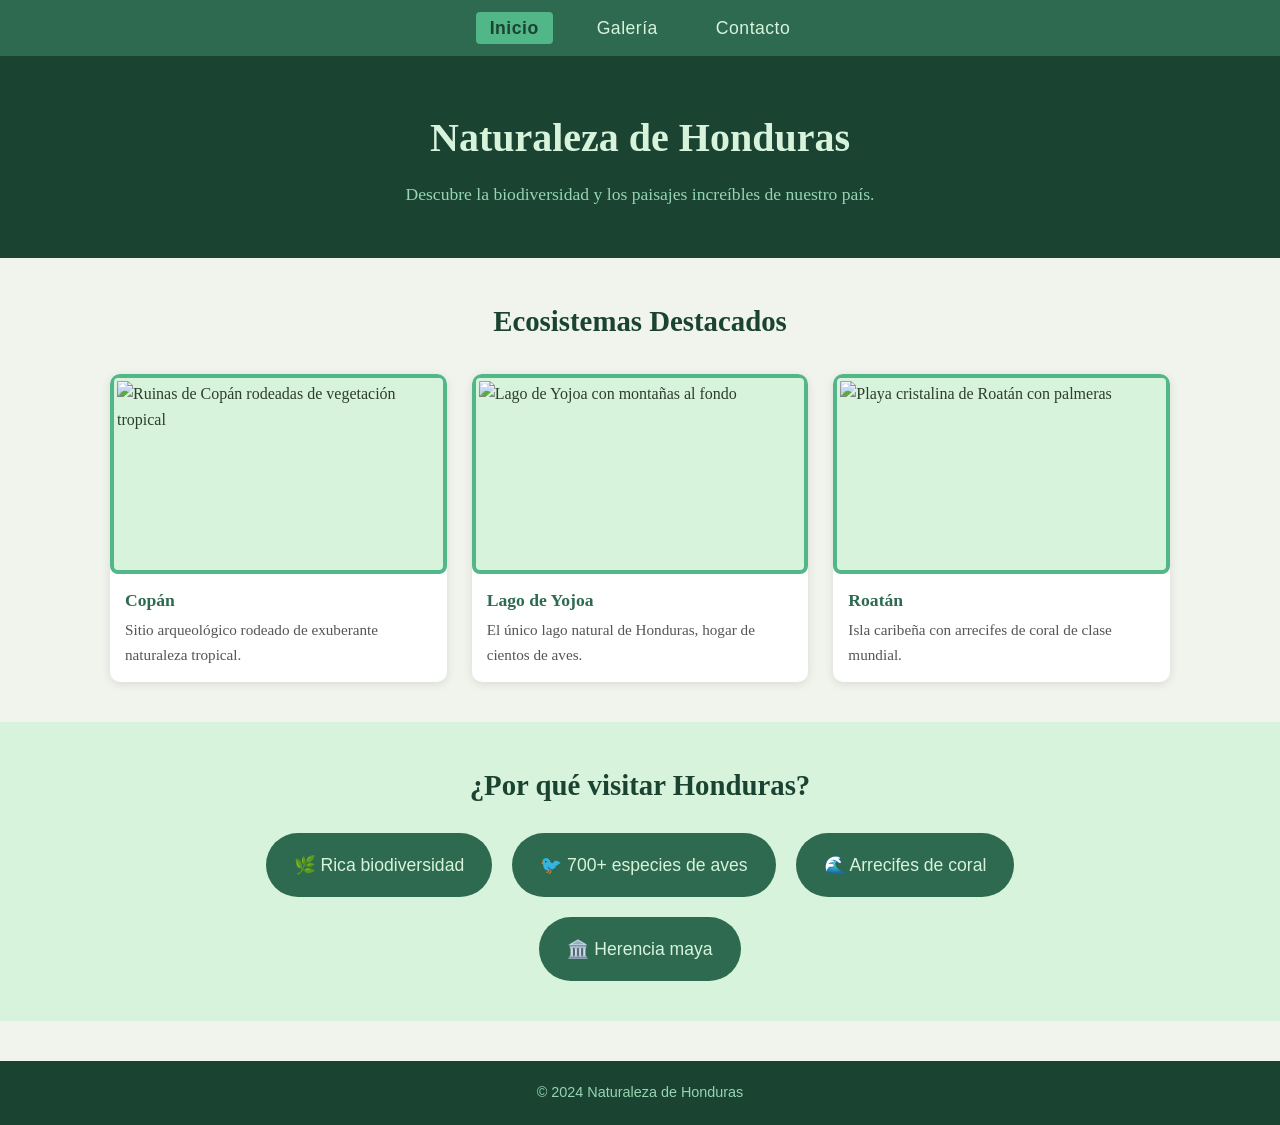
==== index.html @ d072dfd3 "Rename index (1).html to index.html" ====
<!DOCTYPE html>
<html lang="es">
<head>
  <meta charset="UTF-8" />
  <meta name="viewport" content="width=device-width, initial-scale=1.0" />
  <title>Naturaleza de Honduras</title>
  <link rel="stylesheet" href="estilos.css" />
</head>
<body>

  <!-- Enlace Saltar al Contenido Principal -->
  <a class="saltar" href="#main">Saltar al contenido principal</a>

  <!-- Navegación -->
  <nav aria-label="Navegación principal">
    <ul>
      <li><a href="index.html" class="activo">Inicio</a></li>
      <li><a href="galeria.html">Galería</a></li>
      <li><a href="contacto.html">Contacto</a></li>
    </ul>
  </nav>

  <!-- Contenido Principal -->
  <main id="main">
    <header class="hero">
      <h1>Naturaleza de Honduras</h1>
      <p>Descubre la biodiversidad y los paisajes increíbles de nuestro país.</p>
    </header>

    <!-- Sección Grid -->
    <section class="seccion-grid">
      <h2>Ecosistemas Destacados</h2>
      <div class="grid-contenedor">

        <article class="tarjeta">
          <img
            src="https://upload.wikimedia.org/wikipedia/commons/thumb/5/5c/Copan_Ruins_03.jpg/640px-Copan_Ruins_03.jpg"
            alt="Ruinas de Copán rodeadas de vegetación tropical"
          />
          <h3>Copán</h3>
          <p>Sitio arqueológico rodeado de exuberante naturaleza tropical.</p>
        </article>

        <article class="tarjeta">
          <img
            src="https://upload.wikimedia.org/wikipedia/commons/thumb/8/84/Lago_de_Yojoa.jpg/640px-Lago_de_Yojoa.jpg"
            alt="Lago de Yojoa con montañas al fondo"
          />
          <h3>Lago de Yojoa</h3>
          <p>El único lago natural de Honduras, hogar de cientos de aves.</p>
        </article>

        <article class="tarjeta">
          <img
            src="https://upload.wikimedia.org/wikipedia/commons/thumb/1/1e/Roatan_Honduras.jpg/640px-Roatan_Honduras.jpg"
            alt="Playa cristalina de Roatán con palmeras"
          />
          <h3>Roatán</h3>
          <p>Isla caribeña con arrecifes de coral de clase mundial.</p>
        </article>

      </div>
    </section>

    <!-- Sección Flex -->
    <section class="seccion-flex">
      <h2>¿Por qué visitar Honduras?</h2>
      <div class="flex-contenedor">
        <div class="flex-item">🌿 Rica biodiversidad</div>
        <div class="flex-item">🐦 700+ especies de aves</div>
        <div class="flex-item">🌊 Arrecifes de coral</div>
        <div class="flex-item">🏛️ Herencia maya</div>
      </div>
    </section>

  </main>

  <footer>
    <p>&copy; 2024 Naturaleza de Honduras</p>
  </footer>

</body>
</html>
---- estilos.css ----
/* ============================================
   ESTILOS GENERALES - Naturaleza de Honduras
   ============================================ */

/* Fuentes y reset básico */
* {
  box-sizing: border-box;
  margin: 0;
  padding: 0;
}

body {
  font-family: Georgia, 'Times New Roman', serif;
  background-color: #f0f4ec;
  color: #2c3e2d;
  line-height: 1.6;
}

/* ============================================
   1. ENLACE "SALTAR AL CONTENIDO PRINCIPAL"
      Visible solo al enfocar (focus)
   ============================================ */
.saltar {
  position: absolute;
  top: -100px;          /* Oculto fuera de pantalla */
  left: 0;
  background-color: #2d6a4f;
  color: #ffffff;
  padding: 10px 20px;
  font-size: 1rem;
  text-decoration: none;
  z-index: 9999;
  border-radius: 0 0 8px 0;
  transition: top 0.3s ease;
}

.saltar:focus {
  top: 0;               /* Aparece al enfocar con teclado */
}

/* ============================================
   2. NAVEGACIÓN - Estilo atractivo con 3+ props
   ============================================ */
nav {
  background-color: #2d6a4f;       /* Propiedad 1: color de fondo */
  display: flex;                    /* Propiedad 2: flex para centrar */
  justify-content: center;
  padding: 14px 0;                  /* Propiedad 3: espaciado interno */
  box-shadow: 0 4px 8px rgba(0, 0, 0, 0.2);
}

nav ul {
  list-style: none;
  display: flex;
  gap: 30px;
}

nav a {
  color: #d8f3dc;
  text-decoration: none;
  font-size: 1.1rem;
  font-family: Arial, Helvetica, sans-serif;
  padding: 6px 14px;
  border-radius: 4px;
  letter-spacing: 0.5px;
  transition: background-color 0.3s ease, color 0.3s ease;
}

/* 8. PSEUDO-CLASE HOVER - Efecto interesante en navegación */
nav a:hover {
  background-color: #95d5b2;
  color: #1b4332;
  transform: scale(1.05);
}

/* Página activa */
nav a.activo {
  background-color: #52b788;
  color: #1b4332;
  font-weight: bold;
}

/* ============================================
   HERO / ENCABEZADO DE PÁGINA
   ============================================ */
.hero {
  background-color: #1b4332;
  color: #d8f3dc;
  text-align: center;
  padding: 50px 20px;
}

.hero h1 {
  font-size: 2.5rem;
  margin-bottom: 10px;
}

.hero p {
  font-size: 1.1rem;
  max-width: 600px;
  margin: 0 auto;
  color: #95d5b2;
}

.hero-galeria {
  background-color: #1a3a2a;
}

.hero-contacto {
  background-color: #0d2b1e;
}

/* ============================================
   3. GRID - Sección de tarjetas en index.html
   ============================================ */
.seccion-grid {
  padding: 40px 20px;
  max-width: 1100px;
  margin: 0 auto;
}

.seccion-grid h2 {
  text-align: center;
  font-size: 1.8rem;
  margin-bottom: 30px;
  color: #1b4332;
}

.grid-contenedor {
  display: grid;
  grid-template-columns: repeat(3, 1fr);  /* Al menos 2 columnas */
  gap: 25px;
}

/* Tarjetas del grid */
.tarjeta {
  background-color: #ffffff;
  border-radius: 10px;
  overflow: hidden;
  box-shadow: 0 2px 10px rgba(0, 0, 0, 0.1);
  transition: transform 0.3s ease, box-shadow 0.3s ease;
}

/* 8. HOVER en tarjetas - levitación */
.tarjeta:hover {
  transform: translateY(-6px);
  box-shadow: 0 8px 20px rgba(0, 0, 0, 0.2);
}

.tarjeta h3 {
  padding: 12px 15px 4px;
  color: #2d6a4f;
  font-size: 1.1rem;
}

.tarjeta p {
  padding: 0 15px 15px;
  font-size: 0.95rem;
  color: #555;
}

/* ============================================
   5. IMÁGENES - Modelo de Caja (box model)
      border, padding, border-radius
   ============================================ */
img {
  display: block;
  width: 100%;
  height: 200px;
  object-fit: cover;
  border: 4px solid #52b788;       /* border */
  padding: 3px;                    /* padding */
  border-radius: 8px;              /* border-radius */
  background-color: #d8f3dc;
}

/* ============================================
   4. FLEX - Sección de razones en index.html
   ============================================ */
.seccion-flex {
  background-color: #d8f3dc;
  padding: 40px 20px;
  text-align: center;
}

.seccion-flex h2 {
  font-size: 1.8rem;
  color: #1b4332;
  margin-bottom: 25px;
}

.flex-contenedor {
  display: flex;                     /* propiedad flex */
  justify-content: center;
  flex-wrap: wrap;
  gap: 20px;
  max-width: 900px;
  margin: 0 auto;
}

.flex-item {
  background-color: #2d6a4f;
  color: #d8f3dc;
  padding: 18px 28px;
  border-radius: 50px;
  font-size: 1.1rem;
  font-family: Arial, sans-serif;
  transition: background-color 0.3s ease, transform 0.2s ease;
}

.flex-item:hover {
  background-color: #1b4332;
  transform: scale(1.08);
}

/* ============================================
   GALERÍA - Grid con 6 fotos y nth-child
   ============================================ */
.galeria-seccion {
  padding: 40px 20px;
  max-width: 1100px;
  margin: 0 auto;
}

.galeria-seccion h2 {
  text-align: center;
  font-size: 1.8rem;
  color: #1b4332;
  margin-bottom: 30px;
}

.galeria-grid {
  display: grid;
  grid-template-columns: repeat(3, 1fr);   /* Grid con 3 columnas */
  gap: 20px;
}

/* Figure / Foto */
.foto {
  background-color: #ffffff;
  border-radius: 10px;
  overflow: hidden;
  box-shadow: 0 2px 8px rgba(0, 0, 0, 0.12);
  transition: transform 0.3s ease;
}

.foto:hover {
  transform: scale(1.03);
}

.foto img {
  height: 210px;
  border-radius: 8px 8px 0 0;
  border: 3px solid #52b788;
  padding: 2px;
}

.foto figcaption {
  padding: 8px 12px 12px;
  font-size: 0.9rem;
  color: #555;
  text-align: center;
  font-family: Arial, sans-serif;
}

/* 9. NTH-CHILD - Cada foto recibe un border-radius diferente */
.foto:nth-child(1) img { border-radius: 16px 4px 16px 4px; }
.foto:nth-child(2) img { border-radius: 4px 16px 4px 16px; }
.foto:nth-child(3) img { border-radius: 50% 0 50% 0; }
.foto:nth-child(4) img { border-radius: 0 50% 0 50%; }
.foto:nth-child(5) img { border-radius: 20px; }
.foto:nth-child(6) img { border-radius: 0; }

/* ============================================
   CONTACTO - Flex para imagen + formulario
   ============================================ */
.contacto-seccion {
  padding: 40px 20px;
  max-width: 1000px;
  margin: 0 auto;
}

.contacto-flex {
  display: flex;                 /* Propiedad flex */
  gap: 40px;
  align-items: flex-start;
  flex-wrap: wrap;
}

.contacto-imagen {
  flex: 1;
  min-width: 280px;
}

.contacto-imagen img {
  height: 280px;
  border: 4px solid #2d6a4f;
  padding: 4px;
  border-radius: 12px;
}

.imagen-nota {
  margin-top: 8px;
  font-size: 0.85rem;
  color: #777;
  text-align: center;
  font-style: italic;
}

.contacto-info {
  flex: 2;
  min-width: 280px;
}

.contacto-info h2 {
  color: #1b4332;
  font-size: 1.4rem;
  margin-bottom: 10px;
  margin-top: 20px;
}

.contacto-info h2:first-child {
  margin-top: 0;
}

.contacto-info p {
  margin-bottom: 8px;
  color: #444;
  font-family: Arial, sans-serif;
}

/* Formulario */
.formulario {
  display: flex;
  flex-direction: column;
  gap: 14px;
  margin-top: 10px;
}

.campo {
  display: flex;
  flex-direction: column;
  gap: 4px;
}

.campo label {
  font-family: Arial, sans-serif;
  font-weight: bold;
  color: #2d6a4f;
  font-size: 0.95rem;
}

.campo input,
.campo textarea {
  padding: 10px;
  border: 2px solid #95d5b2;
  border-radius: 6px;
  font-size: 1rem;
  font-family: Arial, sans-serif;
  background-color: #f8fff9;
  transition: border-color 0.3s ease;
}

.campo input:focus,
.campo textarea:focus {
  border-color: #2d6a4f;
  outline: none;
}

.btn-enviar {
  background-color: #2d6a4f;
  color: #ffffff;
  padding: 12px 28px;
  border: none;
  border-radius: 6px;
  font-size: 1rem;
  cursor: pointer;
  font-family: Arial, sans-serif;
  align-self: flex-start;
  transition: background-color 0.3s ease, transform 0.2s ease;
}

.btn-enviar:hover {
  background-color: #1b4332;
  transform: translateY(-2px);
}

/* ============================================
   FOOTER
   ============================================ */
footer {
  background-color: #1b4332;
  color: #95d5b2;
  text-align: center;
  padding: 20px;
  font-family: Arial, sans-serif;
  font-size: 0.9rem;
  margin-top: 40px;
}

/* ============================================
   RESPONSIVO BÁSICO
   ============================================ */
@media (max-width: 700px) {
  .grid-contenedor,
  .galeria-grid {
    grid-template-columns: 1fr;
  }

  .contacto-flex {
    flex-direction: column;
  }

  nav ul {
    gap: 12px;
  }
}
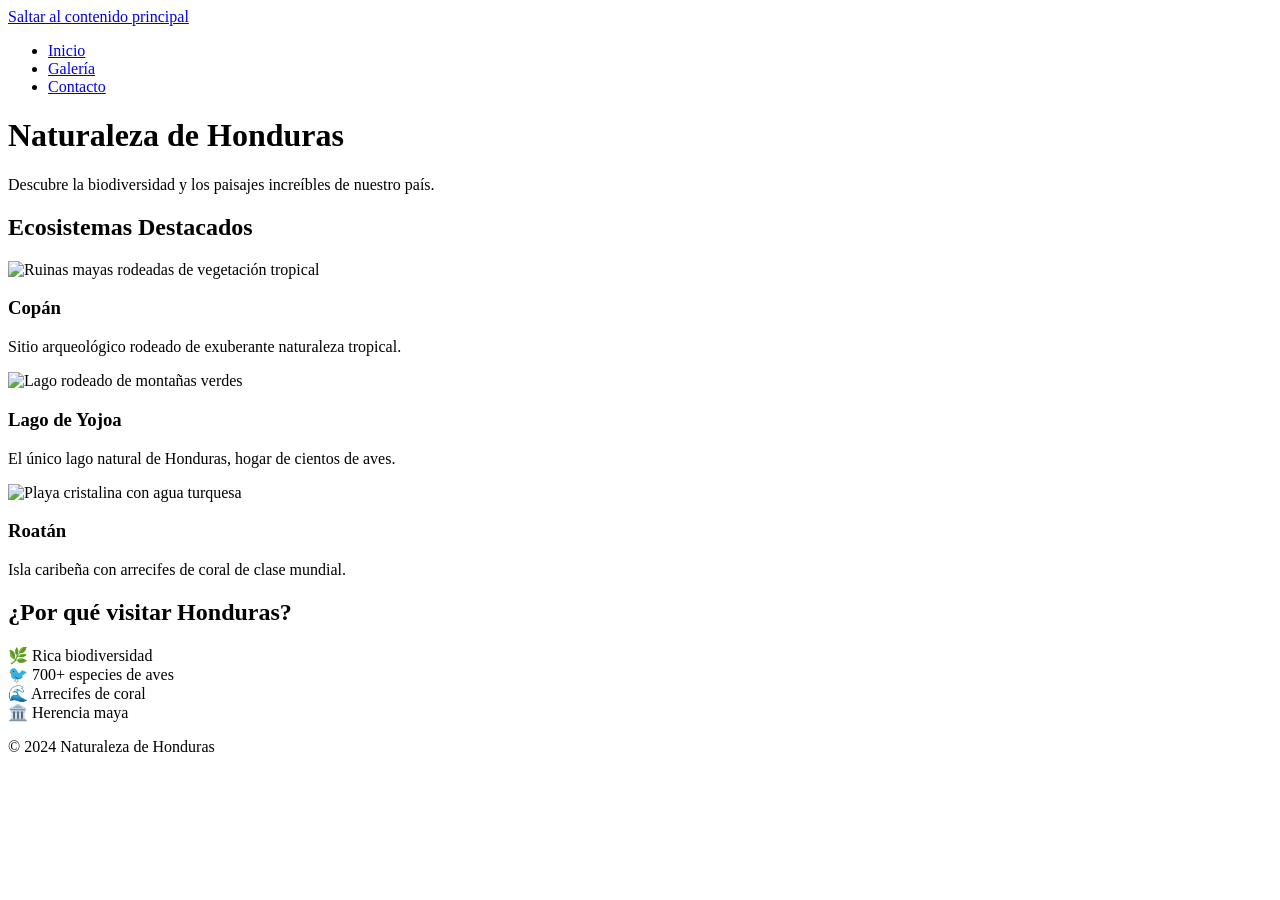
==== commit 80868c53: "Add files via upload" ====
--- a/index.html
+++ b/index.html
@@ -8,34 +8,30 @@
 </head>
 <body>
 
-  <!-- Enlace Saltar al Contenido Principal -->
   <a class="saltar" href="#main">Saltar al contenido principal</a>
 
-  <!-- Navegación -->
   <nav aria-label="Navegación principal">
     <ul>
       <li><a href="index.html" class="activo">Inicio</a></li>
-      <li><a href="galeria.html">Galería</a></li>
-      <li><a href="contacto.html">Contacto</a></li>
+      <li><a href="gallery.html">Galería</a></li>
+      <li><a href="contact.html">Contacto</a></li>
     </ul>
   </nav>
 
-  <!-- Contenido Principal -->
   <main id="main">
     <header class="hero">
       <h1>Naturaleza de Honduras</h1>
       <p>Descubre la biodiversidad y los paisajes increíbles de nuestro país.</p>
     </header>
 
-    <!-- Sección Grid -->
     <section class="seccion-grid">
       <h2>Ecosistemas Destacados</h2>
       <div class="grid-contenedor">
 
         <article class="tarjeta">
           <img
-            src="https://upload.wikimedia.org/wikipedia/commons/thumb/5/5c/Copan_Ruins_03.jpg/640px-Copan_Ruins_03.jpg"
-            alt="Ruinas de Copán rodeadas de vegetación tropical"
+            src="https://images.unsplash.com/photo-1518548419970-58e3b4079ab2?w=640&q=80"
+            alt="Ruinas mayas rodeadas de vegetación tropical"
           />
           <h3>Copán</h3>
           <p>Sitio arqueológico rodeado de exuberante naturaleza tropical.</p>
@@ -43,8 +39,8 @@
 
         <article class="tarjeta">
           <img
-            src="https://upload.wikimedia.org/wikipedia/commons/thumb/8/84/Lago_de_Yojoa.jpg/640px-Lago_de_Yojoa.jpg"
-            alt="Lago de Yojoa con montañas al fondo"
+            src="https://images.unsplash.com/photo-1501854140801-50d01698950b?w=640&q=80"
+            alt="Lago rodeado de montañas verdes"
           />
           <h3>Lago de Yojoa</h3>
           <p>El único lago natural de Honduras, hogar de cientos de aves.</p>
@@ -52,8 +48,8 @@
 
         <article class="tarjeta">
           <img
-            src="https://upload.wikimedia.org/wikipedia/commons/thumb/1/1e/Roatan_Honduras.jpg/640px-Roatan_Honduras.jpg"
-            alt="Playa cristalina de Roatán con palmeras"
+            src="https://images.unsplash.com/photo-1544551763-46a013bb70d5?w=640&q=80"
+            alt="Playa cristalina con agua turquesa"
           />
           <h3>Roatán</h3>
           <p>Isla caribeña con arrecifes de coral de clase mundial.</p>
@@ -62,7 +58,6 @@
       </div>
     </section>
 
-    <!-- Sección Flex -->
     <section class="seccion-flex">
       <h2>¿Por qué visitar Honduras?</h2>
       <div class="flex-contenedor">
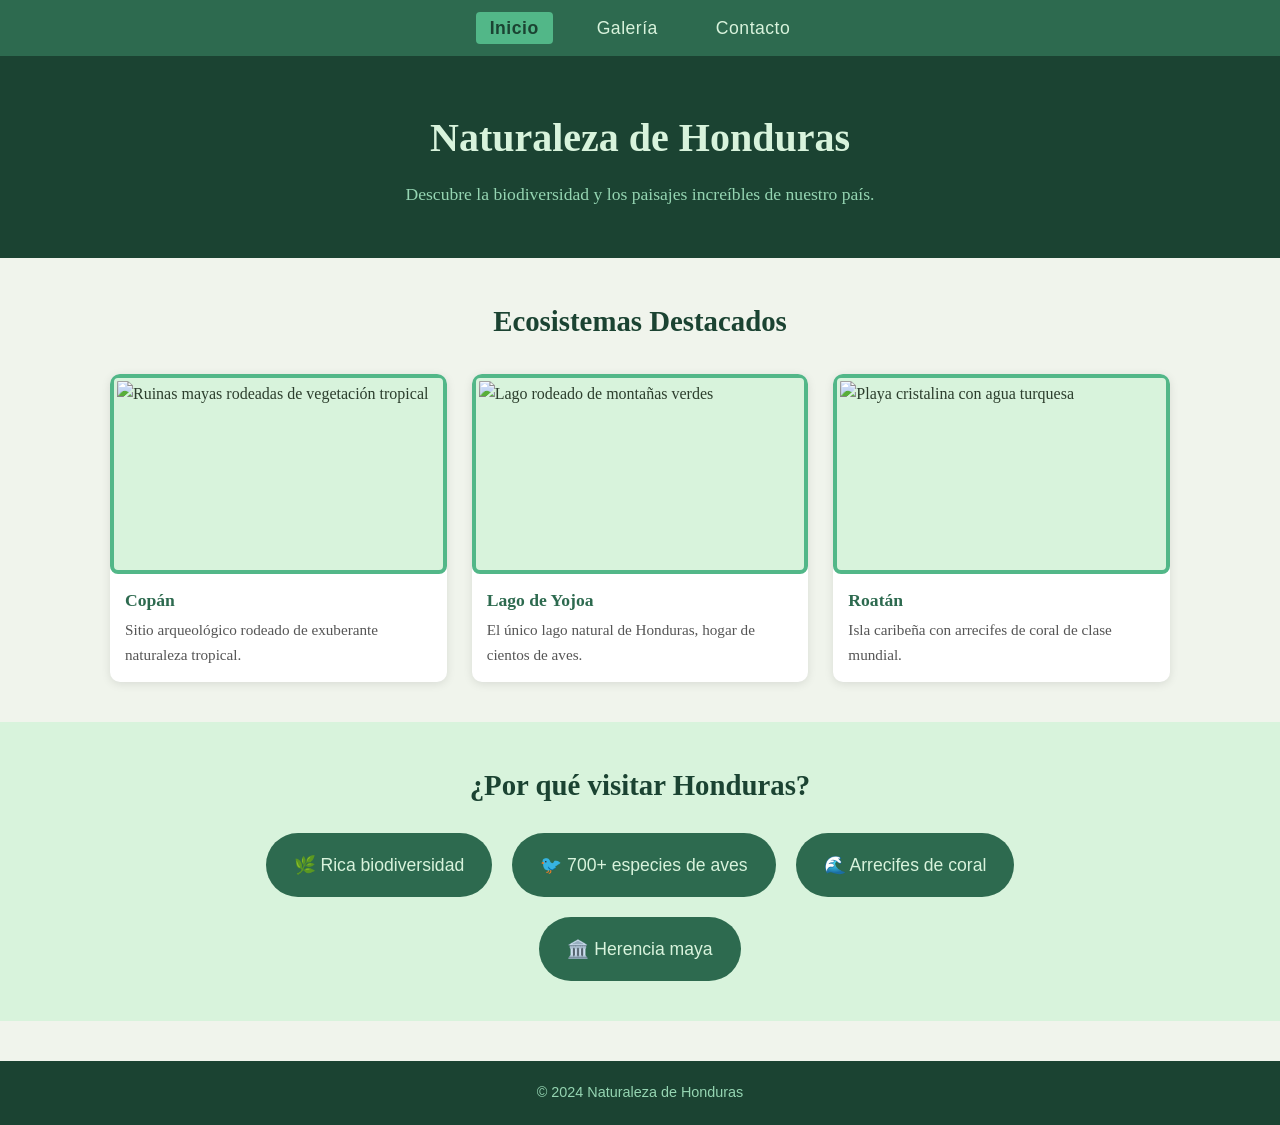
==== commit 82cf5313: "Change stylesheet link from estilos.css to style.css" ====
--- a/index.html
+++ b/index.html
@@ -4,7 +4,7 @@
   <meta charset="UTF-8" />
   <meta name="viewport" content="width=device-width, initial-scale=1.0" />
   <title>Naturaleza de Honduras</title>
-  <link rel="stylesheet" href="estilos.css" />
+  <link rel="stylesheet" href="style.css" />
 </head>
 <body>
 
--- a/style.css
+++ b/style.css
@@ -0,0 +1,417 @@
+/* ============================================
+   ESTILOS GENERALES - Naturaleza de Honduras
+   ============================================ */
+
+/* Fuentes y reset básico */
+* {
+  box-sizing: border-box;
+  margin: 0;
+  padding: 0;
+}
+
+body {
+  font-family: Georgia, 'Times New Roman', serif;
+  background-color: #f0f4ec;
+  color: #2c3e2d;
+  line-height: 1.6;
+}
+
+/* ============================================
+   1. ENLACE "SALTAR AL CONTENIDO PRINCIPAL"
+      Visible solo al enfocar (focus)
+   ============================================ */
+.saltar {
+  position: absolute;
+  top: -100px;          /* Oculto fuera de pantalla */
+  left: 0;
+  background-color: #2d6a4f;
+  color: #ffffff;
+  padding: 10px 20px;
+  font-size: 1rem;
+  text-decoration: none;
+  z-index: 9999;
+  border-radius: 0 0 8px 0;
+  transition: top 0.3s ease;
+}
+
+.saltar:focus {
+  top: 0;               /* Aparece al enfocar con teclado */
+}
+
+/* ============================================
+   2. NAVEGACIÓN - Estilo atractivo con 3+ props
+   ============================================ */
+nav {
+  background-color: #2d6a4f;       /* Propiedad 1: color de fondo */
+  display: flex;                    /* Propiedad 2: flex para centrar */
+  justify-content: center;
+  padding: 14px 0;                  /* Propiedad 3: espaciado interno */
+  box-shadow: 0 4px 8px rgba(0, 0, 0, 0.2);
+}
+
+nav ul {
+  list-style: none;
+  display: flex;
+  gap: 30px;
+}
+
+nav a {
+  color: #d8f3dc;
+  text-decoration: none;
+  font-size: 1.1rem;
+  font-family: Arial, Helvetica, sans-serif;
+  padding: 6px 14px;
+  border-radius: 4px;
+  letter-spacing: 0.5px;
+  transition: background-color 0.3s ease, color 0.3s ease;
+}
+
+/* 8. PSEUDO-CLASE HOVER - Efecto interesante en navegación */
+nav a:hover {
+  background-color: #95d5b2;
+  color: #1b4332;
+  transform: scale(1.05);
+}
+
+/* Página activa */
+nav a.activo {
+  background-color: #52b788;
+  color: #1b4332;
+  font-weight: bold;
+}
+
+/* ============================================
+   HERO / ENCABEZADO DE PÁGINA
+   ============================================ */
+.hero {
+  background-color: #1b4332;
+  color: #d8f3dc;
+  text-align: center;
+  padding: 50px 20px;
+}
+
+.hero h1 {
+  font-size: 2.5rem;
+  margin-bottom: 10px;
+}
+
+.hero p {
+  font-size: 1.1rem;
+  max-width: 600px;
+  margin: 0 auto;
+  color: #95d5b2;
+}
+
+.hero-galeria {
+  background-color: #1a3a2a;
+}
+
+.hero-contacto {
+  background-color: #0d2b1e;
+}
+
+/* ============================================
+   3. GRID - Sección de tarjetas en index.html
+   ============================================ */
+.seccion-grid {
+  padding: 40px 20px;
+  max-width: 1100px;
+  margin: 0 auto;
+}
+
+.seccion-grid h2 {
+  text-align: center;
+  font-size: 1.8rem;
+  margin-bottom: 30px;
+  color: #1b4332;
+}
+
+.grid-contenedor {
+  display: grid;
+  grid-template-columns: repeat(3, 1fr);  /* Al menos 2 columnas */
+  gap: 25px;
+}
+
+/* Tarjetas del grid */
+.tarjeta {
+  background-color: #ffffff;
+  border-radius: 10px;
+  overflow: hidden;
+  box-shadow: 0 2px 10px rgba(0, 0, 0, 0.1);
+  transition: transform 0.3s ease, box-shadow 0.3s ease;
+}
+
+/* 8. HOVER en tarjetas - levitación */
+.tarjeta:hover {
+  transform: translateY(-6px);
+  box-shadow: 0 8px 20px rgba(0, 0, 0, 0.2);
+}
+
+.tarjeta h3 {
+  padding: 12px 15px 4px;
+  color: #2d6a4f;
+  font-size: 1.1rem;
+}
+
+.tarjeta p {
+  padding: 0 15px 15px;
+  font-size: 0.95rem;
+  color: #555;
+}
+
+/* ============================================
+   5. IMÁGENES - Modelo de Caja (box model)
+      border, padding, border-radius
+   ============================================ */
+img {
+  display: block;
+  width: 100%;
+  height: 200px;
+  object-fit: cover;
+  border: 4px solid #52b788;       /* border */
+  padding: 3px;                    /* padding */
+  border-radius: 8px;              /* border-radius */
+  background-color: #d8f3dc;
+}
+
+/* ============================================
+   4. FLEX - Sección de razones en index.html
+   ============================================ */
+.seccion-flex {
+  background-color: #d8f3dc;
+  padding: 40px 20px;
+  text-align: center;
+}
+
+.seccion-flex h2 {
+  font-size: 1.8rem;
+  color: #1b4332;
+  margin-bottom: 25px;
+}
+
+.flex-contenedor {
+  display: flex;                     /* propiedad flex */
+  justify-content: center;
+  flex-wrap: wrap;
+  gap: 20px;
+  max-width: 900px;
+  margin: 0 auto;
+}
+
+.flex-item {
+  background-color: #2d6a4f;
+  color: #d8f3dc;
+  padding: 18px 28px;
+  border-radius: 50px;
+  font-size: 1.1rem;
+  font-family: Arial, sans-serif;
+  transition: background-color 0.3s ease, transform 0.2s ease;
+}
+
+.flex-item:hover {
+  background-color: #1b4332;
+  transform: scale(1.08);
+}
+
+/* ============================================
+   GALERÍA - Grid con 6 fotos y nth-child
+   ============================================ */
+.galeria-seccion {
+  padding: 40px 20px;
+  max-width: 1100px;
+  margin: 0 auto;
+}
+
+.galeria-seccion h2 {
+  text-align: center;
+  font-size: 1.8rem;
+  color: #1b4332;
+  margin-bottom: 30px;
+}
+
+.galeria-grid {
+  display: grid;
+  grid-template-columns: repeat(3, 1fr);   /* Grid con 3 columnas */
+  gap: 20px;
+}
+
+/* Figure / Foto */
+.foto {
+  background-color: #ffffff;
+  border-radius: 10px;
+  overflow: hidden;
+  box-shadow: 0 2px 8px rgba(0, 0, 0, 0.12);
+  transition: transform 0.3s ease;
+}
+
+.foto:hover {
+  transform: scale(1.03);
+}
+
+.foto img {
+  height: 210px;
+  border-radius: 8px 8px 0 0;
+  border: 3px solid #52b788;
+  padding: 2px;
+}
+
+.foto figcaption {
+  padding: 8px 12px 12px;
+  font-size: 0.9rem;
+  color: #555;
+  text-align: center;
+  font-family: Arial, sans-serif;
+}
+
+/* 9. NTH-CHILD - Cada foto recibe un border-radius diferente */
+.foto:nth-child(1) img { border-radius: 16px 4px 16px 4px; }
+.foto:nth-child(2) img { border-radius: 4px 16px 4px 16px; }
+.foto:nth-child(3) img { border-radius: 50% 0 50% 0; }
+.foto:nth-child(4) img { border-radius: 0 50% 0 50%; }
+.foto:nth-child(5) img { border-radius: 20px; }
+.foto:nth-child(6) img { border-radius: 0; }
+
+/* ============================================
+   CONTACTO - Flex para imagen + formulario
+   ============================================ */
+.contacto-seccion {
+  padding: 40px 20px;
+  max-width: 1000px;
+  margin: 0 auto;
+}
+
+.contacto-flex {
+  display: flex;                 /* Propiedad flex */
+  gap: 40px;
+  align-items: flex-start;
+  flex-wrap: wrap;
+}
+
+.contacto-imagen {
+  flex: 1;
+  min-width: 280px;
+}
+
+.contacto-imagen img {
+  height: 280px;
+  border: 4px solid #2d6a4f;
+  padding: 4px;
+  border-radius: 12px;
+}
+
+.imagen-nota {
+  margin-top: 8px;
+  font-size: 0.85rem;
+  color: #777;
+  text-align: center;
+  font-style: italic;
+}
+
+.contacto-info {
+  flex: 2;
+  min-width: 280px;
+}
+
+.contacto-info h2 {
+  color: #1b4332;
+  font-size: 1.4rem;
+  margin-bottom: 10px;
+  margin-top: 20px;
+}
+
+.contacto-info h2:first-child {
+  margin-top: 0;
+}
+
+.contacto-info p {
+  margin-bottom: 8px;
+  color: #444;
+  font-family: Arial, sans-serif;
+}
+
+/* Formulario */
+.formulario {
+  display: flex;
+  flex-direction: column;
+  gap: 14px;
+  margin-top: 10px;
+}
+
+.campo {
+  display: flex;
+  flex-direction: column;
+  gap: 4px;
+}
+
+.campo label {
+  font-family: Arial, sans-serif;
+  font-weight: bold;
+  color: #2d6a4f;
+  font-size: 0.95rem;
+}
+
+.campo input,
+.campo textarea {
+  padding: 10px;
+  border: 2px solid #95d5b2;
+  border-radius: 6px;
+  font-size: 1rem;
+  font-family: Arial, sans-serif;
+  background-color: #f8fff9;
+  transition: border-color 0.3s ease;
+}
+
+.campo input:focus,
+.campo textarea:focus {
+  border-color: #2d6a4f;
+  outline: none;
+}
+
+.btn-enviar {
+  background-color: #2d6a4f;
+  color: #ffffff;
+  padding: 12px 28px;
+  border: none;
+  border-radius: 6px;
+  font-size: 1rem;
+  cursor: pointer;
+  font-family: Arial, sans-serif;
+  align-self: flex-start;
+  transition: background-color 0.3s ease, transform 0.2s ease;
+}
+
+.btn-enviar:hover {
+  background-color: #1b4332;
+  transform: translateY(-2px);
+}
+
+/* ============================================
+   FOOTER
+   ============================================ */
+footer {
+  background-color: #1b4332;
+  color: #95d5b2;
+  text-align: center;
+  padding: 20px;
+  font-family: Arial, sans-serif;
+  font-size: 0.9rem;
+  margin-top: 40px;
+}
+
+/* ============================================
+   RESPONSIVO BÁSICO
+   ============================================ */
+@media (max-width: 700px) {
+  .grid-contenedor,
+  .galeria-grid {
+    grid-template-columns: 1fr;
+  }
+
+  .contacto-flex {
+    flex-direction: column;
+  }
+
+  nav ul {
+    gap: 12px;
+  }
+}
